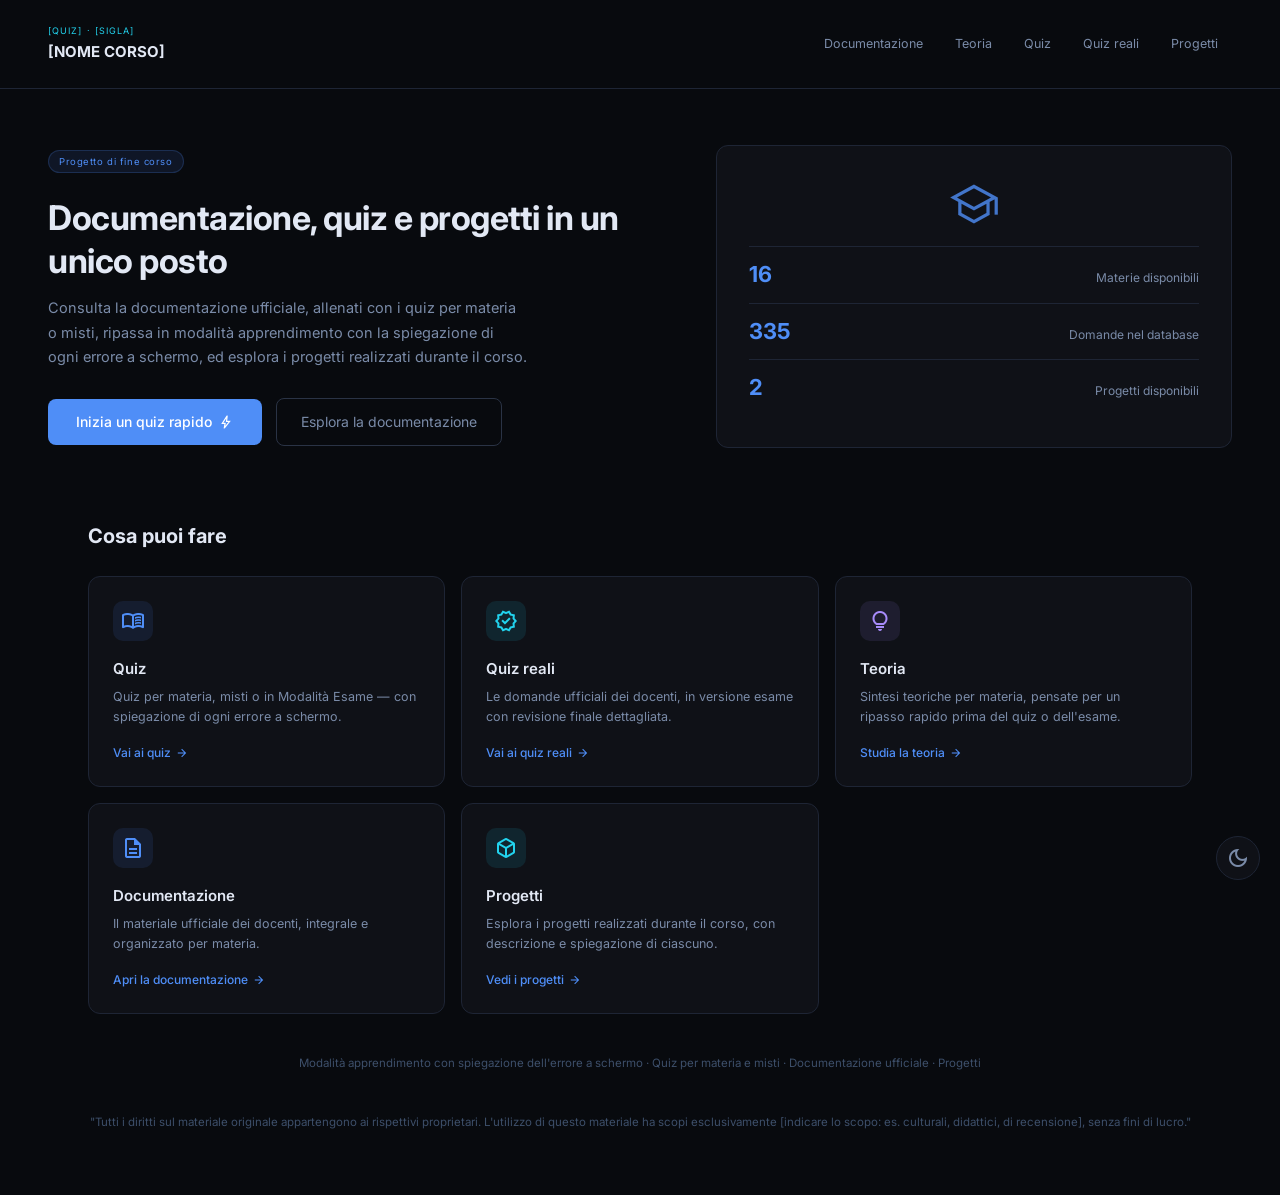
==== webpages/index.html @ 29159a41 "V4Temp" ====
<!DOCTYPE html>
<html lang="it">
<head>
  <meta charset="UTF-8">
  <meta name="viewport" content="width=device-width, initial-scale=1.0">
  <title>Piattaforma Quiz — Progetto di fine corso</title>
  <!-- ⚠️ Modifica il titolo qui sopra con il nome del tuo corso -->

  <link rel="preconnect" href="https://fonts.googleapis.com">
  <link rel="preconnect" href="https://fonts.gstatic.com" crossorigin>
  <link href="https://fonts.googleapis.com/css2?family=Inter:wght@400;500;600;700;800&display=swap" rel="stylesheet">
  <link href="https://fonts.googleapis.com/css2?family=Material+Symbols+Outlined:wght,FILL@100..700,0..1&display=swap" rel="stylesheet">

  <link rel="stylesheet" href="/design/style.css">
  <script src="/design/theme.js"></script>
</head>
<body>

  <header class="home-header">
    <div class="brand">
      <!-- ⚠️ Modifica: sigla ente / corso -->
      <span class="kicker">[Quiz] · [SIGLA]</span>
      <span class="name">[NOME CORSO]</span>
    </div>
    <nav class="site-nav-links">
      <a href="documentazione.html">Documentazione</a>
      <a href="teoria.html">Teoria</a>
      <a href="quiz.html">Quiz</a>
      <a href="quiz_reali.html">Quiz reali</a>
      <a href="progetti.html">Progetti</a>
    </nav>
  </header>

  <section class="home-hero">
    <div class="home-hero-inner">
      <div>
        <span class="section-badge">Progetto di fine corso</span>
        <!-- ⚠️ Modifica: claim principale -->
        <h1>Documentazione, quiz e progetti in un unico posto</h1>
        <p>
          Consulta la documentazione ufficiale, allenati con i quiz per materia o misti,
          ripassa in modalità apprendimento con la spiegazione di ogni errore a schermo,
          ed esplora i progetti realizzati durante il corso.
        </p>
        <a href="quiz.html" class="btn-restart home-link-btn spaced">
          Inizia un quiz rapido
          <span class="material-symbols-outlined icon-sm">bolt</span>
        </a>
        <a href="documentazione.html" class="btn-restart-sec home-link-btn">
          Esplora la documentazione
        </a>
      </div>

      <div class="home-hero-visual">
        <span class="material-symbols-outlined big-icon">school</span>
        <div class="home-hero-stat">
          <span class="num" id="home-stat-materie">0</span>
          <span class="lbl">Materie disponibili</span>
        </div>
        <div class="home-hero-stat">
          <span class="num" id="home-stat-domande">0</span>
          <span class="lbl">Domande nel database</span>
        </div>
        <div class="home-hero-stat">
          <span class="num" id="home-stat-progetti">0</span>
          <span class="lbl">Progetti disponibili</span>
        </div>
      </div>
    </div>
  </section>

  <main class="home-main">
    <h2 class="home-section-title">Cosa puoi fare</h2>

    <div class="home-bento">

      <a href="quiz.html" class="home-card">
        <div class="icon-wrap tone-primary">
          <span class="material-symbols-outlined">menu_book</span>
        </div>
        <h3>Quiz</h3>
        <p>Quiz per materia, misti o in Modalità Esame — con spiegazione di ogni errore a schermo.</p>
        <span class="go">Vai ai quiz <span class="material-symbols-outlined icon-xs">arrow_forward</span></span>
      </a>

      <a href="quiz_reali.html" class="home-card">
        <div class="icon-wrap tone-secondary">
          <span class="material-symbols-outlined">verified</span>
        </div>
        <h3>Quiz reali</h3>
        <p>Le domande ufficiali dei docenti, in versione esame con revisione finale dettagliata.</p>
        <span class="go">Vai ai quiz reali <span class="material-symbols-outlined icon-xs">arrow_forward</span></span>
      </a>

      <a href="teoria.html" class="home-card">
        <div class="icon-wrap tone-tertiary">
          <span class="material-symbols-outlined">lightbulb</span>
        </div>
        <h3>Teoria</h3>
        <p>Sintesi teoriche per materia, pensate per un ripasso rapido prima del quiz o dell'esame.</p>
        <span class="go">Studia la teoria <span class="material-symbols-outlined icon-xs">arrow_forward</span></span>
      </a>

      <a href="documentazione.html" class="home-card">
        <div class="icon-wrap tone-primary">
          <span class="material-symbols-outlined">description</span>
        </div>
        <h3>Documentazione</h3>
        <p>Il materiale ufficiale dei docenti, integrale e organizzato per materia.</p>
        <span class="go">Apri la documentazione <span class="material-symbols-outlined icon-xs">arrow_forward</span></span>
      </a>

      <a href="progetti.html" class="home-card">
        <div class="icon-wrap tone-secondary">
          <span class="material-symbols-outlined">deployed_code</span>
        </div>
        <h3>Progetti</h3>
        <p>Esplora i progetti realizzati durante il corso, con descrizione e spiegazione di ciascuno.</p>
        <span class="go">Vedi i progetti <span class="material-symbols-outlined icon-xs">arrow_forward</span></span>
      </a>

    </div>

    <p class="home-footer-note">
      Modalità apprendimento con spiegazione dell'errore a schermo · Quiz per materia e misti · Documentazione ufficiale · Progetti
    </p>
    <p class="home-footer-note">
      "Tutti i diritti sul materiale originale appartengono ai rispettivi proprietari. L'utilizzo di questo materiale ha scopi esclusivamente [indicare lo scopo: es. culturali, didattici, di recensione], senza fini di lucro."
    </p>
  </main>

  <button class="theme-toggle" id="theme-toggle" aria-label="Cambia tema" title="Cambia tema chiaro/scuro">
    <span class="material-symbols-outlined">dark_mode</span>
  </button>

  <button class="back-to-top" id="back-to-top" aria-label="Torna in cima" title="Torna in cima">
    <span class="material-symbols-outlined">arrow_upward</span>
  </button>

  <script>
    fetch('/db.json')
      .then(r => r.ok ? r.json() : Promise.reject(new Error('db.json non trovato')))
      .then(data => {
        const materie  = data.materie  || [];
        const domande  = data.domande  || [];
        const progetti = (data.progetti || []).filter(p => !p._istruzioni);

        document.getElementById('home-stat-materie').textContent  = materie.length;
        document.getElementById('home-stat-domande').textContent  = domande.length;
        document.getElementById('home-stat-progetti').textContent = progetti.length;
      })
      .catch(() => {
        // Se db.json non è raggiungibile (es. apertura senza Live Server), lascia gli zeri di default.
      });
  </script>

</body>
</html>
---- design/style.css ----
/* ═══════════════════════════════════════════════════════════════════
   style.css — Piattaforma Quiz (scheletro vuoto)
   ═══════════════════════════════════════════════════════════════════ */

/* Font unico: Inter, già caricato tramite <link> in ogni pagina HTML */

:root {
  --bg:       #080a0e;
  --surface:  #0f1117;
  --surface2: #161b24;
  --surface3: #1d2430;
  --glass:    rgba(255,255,255,0.03);
  --border:   #1e2535;
  --border2:  #2a3345;
  --text:     #e2e8f4;
  --text2:    #7a8ba8;
  --text3:    #3d4f6a;
  --accent:       #4f8ef7;
  --accent-dim:   rgba(79,142,247,0.10);
  --accent-glow:  rgba(79,142,247,0.25);
  --accent-hover: #3a7aed;
  --green:     #34d399;
  --green-dim: rgba(52,211,153,0.10);
  --red:       #f87171;
  --red-dim:   rgba(248,113,113,0.10);
  --yellow:     #fbbf24;
  --yellow-dim: rgba(251,191,36,0.10);
  --purple:     #a78bfa;
  --purple-dim: rgba(167,139,250,0.10);
  --teal:     #22d3ee;
  --teal-dim: rgba(34,211,238,0.10);
  --secondary: #22d3ee;
  --secondary-container: rgba(34,211,238,0.10);
  --tertiary: #a78bfa;
  --tertiary-fixed: rgba(167,139,250,0.10);
  --sans: 'Inter', sans-serif;
  --mono: 'Inter', sans-serif;
  --sidebar-w:  272px;
  --topbar-h:   56px;
  --bottombar-h:64px;
  --radius:     12px;
  --radius-sm:  8px;
  --radius-xs:  6px;
}

html.light {
  --bg: #f5f7fb;
  --surface: #ffffff;
  --surface2: #eef1f7;
  --surface3: #e3e7f0;
  --border: #dde2ec;
  --border2: #c9d0dd;
  --text: #12172a;
  --text2: #57627a;
  --text3: #8b93a7;
}

*, *::before, *::after { box-sizing: border-box; margin: 0; padding: 0; }
html { font-size: 16px; scroll-behavior: smooth; }
body {
  font-family: var(--sans);
  background: var(--bg);
  color: var(--text);
  min-height: 100vh;
  line-height: 1.6;
  -webkit-font-smoothing: antialiased;
}

::-webkit-scrollbar { width: 4px; }
::-webkit-scrollbar-track { background: transparent; }
::-webkit-scrollbar-thumb { background: var(--border2); border-radius: 4px; }

.app { display: grid; grid-template-columns: var(--sidebar-w) 1fr; min-height: 100vh; }

.topbar {
  display: none; position: fixed; top: 0; left: 0; right: 0; height: var(--topbar-h);
  background: var(--surface); border-bottom: 1px solid var(--border);
  align-items: center; padding: 0 1rem; gap: 12px; z-index: 200; backdrop-filter: blur(12px);
}
.topbar-brand { flex: 1; overflow: hidden; }
.topbar-kicker { font-family: var(--mono); font-size: 9px; color: var(--teal); letter-spacing: .12em; text-transform: uppercase; display: block; margin-bottom: 1px; }
.topbar-title { font-size: 13px; font-weight: 600; white-space: nowrap; overflow: hidden; text-overflow: ellipsis; }

.btn-hamburger { background: none; border: none; cursor: pointer; padding: 8px; margin: -8px; color: var(--text2); display: flex; flex-direction: column; gap: 5px; flex-shrink: 0; }
.btn-hamburger span { display: block; width: 20px; height: 1.5px; background: currentColor; border-radius: 2px; transition: transform .25s, opacity .25s; }
.btn-hamburger.open span:nth-child(1) { transform: translateY(6.5px) rotate(45deg); }
.btn-hamburger.open span:nth-child(2) { opacity: 0; }
.btn-hamburger.open span:nth-child(3) { transform: translateY(-6.5px) rotate(-45deg); }

.overlay { display: none; position: fixed; inset: 0; background: rgba(0,0,0,.6); z-index: 250; opacity: 0; visibility: hidden; pointer-events: none; transition: opacity .25s, visibility .25s; }
.overlay.visible { opacity: 1; visibility: visible; pointer-events: auto; }

.sidebar { background: var(--surface); border-right: 1px solid var(--border); display: flex; flex-direction: column; position: sticky; top: 0; height: 100vh; overflow-y: auto; overflow-x: hidden; }

.logo { padding: 1.5rem 1.25rem 1.25rem; border-bottom: 1px solid var(--border); flex-shrink: 0; }
.logo-kicker { font-family: var(--mono); font-size: 9px; color: var(--teal); letter-spacing: .14em; text-transform: uppercase; margin-bottom: 6px; display: block; }
.logo-name { font-size: 14px; font-weight: 700; color: var(--text); line-height: 1.3; }
.logo-sub  { font-size: 11px; color: var(--text3); margin-top: 4px; }

.sidebar-section { padding: .75rem 0 .25rem; }
.sidebar-label { font-family: var(--mono); font-size: 9px; color: var(--text3); letter-spacing: .13em; text-transform: uppercase; padding: 0 1.1rem; margin-bottom: 3px; display: block; }
.sidebar-divider { height: 1px; background: var(--border); margin: .4rem 0; }

.nav-item { display: flex; align-items: center; gap: 9px; padding: 8px 1.1rem; cursor: pointer; font-size: 12.5px; color: var(--text2); transition: color .12s, background .12s; border-left: 2px solid transparent; user-select: none; -webkit-tap-highlight-color: transparent; position: relative; }
.nav-item:hover  { color: var(--text); background: var(--glass); }
.nav-item:active { background: var(--surface2); }
.nav-item.active { color: var(--accent); border-left-color: var(--accent); background: var(--accent-dim); }
.nav-dot { width: 5px; height: 5px; border-radius: 50%; background: var(--border2); flex-shrink: 0; transition: background .12s; }
.nav-item.active .nav-dot { background: var(--accent); }
.nav-count { margin-left: auto; font-family: var(--mono); font-size: 9.5px; color: var(--text3); background: var(--surface2); padding: 1px 6px; border-radius: 20px; }
.nav-item.active .nav-count { color: var(--accent); background: var(--accent-dim); }

.sidebar-stats { padding: 1rem 1.25rem 1.5rem; margin-top: auto; border-top: 1px solid var(--border); flex-shrink: 0; }
.stats-label { font-family: var(--mono); font-size: 9px; color: var(--text3); letter-spacing: .13em; text-transform: uppercase; margin-bottom: 10px; display: block; }
.stat-row { display: flex; justify-content: space-between; align-items: center; padding: 3px 0; font-size: 12px; }
.stat-row-label { color: var(--text2); }
.stat-row-val   { font-family: var(--mono); font-size: 12px; font-weight: 500; }
.v-ok  { color: var(--green);  }
.v-ko  { color: var(--red);    }
.v-tot { color: var(--text);   }
.v-pct { color: var(--yellow); }

.prog-track { height: 2px; background: var(--border); border-radius: 2px; margin-top: 10px; overflow: hidden; }
.prog-fill { height: 100%; background: linear-gradient(90deg, var(--accent), var(--teal)); border-radius: 2px; transition: width .4s ease; }
.prog-lbl { display: flex; justify-content: space-between; font-family: var(--mono); font-size: 9px; color: var(--text3); margin-top: 4px; }

.main { padding: 2.5rem 3rem; max-width: 840px; background-image: radial-gradient(ellipse at 80% 0%, rgba(79,142,247,0.04) 0%, transparent 60%); }

.bottom-nav { display: none; }

.section-header { margin-bottom: 2rem; padding-bottom: 1.5rem; border-bottom: 1px solid var(--border); }
.section-badge { display: inline-flex; align-items: center; gap: 6px; font-family: var(--mono); font-size: 9.5px; color: var(--accent); background: var(--accent-dim); padding: 3px 10px; border-radius: 20px; margin-bottom: 12px; letter-spacing: .06em; border: 1px solid rgba(79,142,247,.2); }
.section-header h1 { font-size: 24px; font-weight: 700; margin-bottom: 5px; letter-spacing: -.3px; }
.section-header p  { font-size: 13.5px; color: var(--text2); line-height: 1.6; }

.warn-banner { display: flex; gap: 12px; align-items: flex-start; background: var(--yellow-dim); border: 1px solid rgba(251,191,36,.25); border-radius: var(--radius-sm); padding: 14px 16px; margin-bottom: 1.25rem; color: var(--yellow); }
.warn-banner-title { font-weight: 600; font-size: 13px; margin-bottom: 3px; }
.warn-banner-text { font-size: 12.5px; color: var(--text2); }

.quiz-mode-selector { display: grid; grid-template-columns: repeat(3, 1fr); gap: 10px; margin-bottom: 1.75rem; }
.btn-mode { padding: 16px 12px; border-radius: var(--radius); font-family: var(--sans); font-size: 13px; font-weight: 500; cursor: pointer; border: 1px solid var(--border2); background: var(--surface2); color: var(--text2); transition: all .15s; text-align: center; -webkit-tap-highlight-color: transparent; display: flex; flex-direction: column; align-items: center; gap: 4px; }
.btn-mode:hover { border-color: var(--accent); color: var(--text); background: var(--surface3); }
.btn-mode.selected { background: var(--accent-dim); border-color: rgba(79,142,247,.4); color: var(--accent); box-shadow: 0 0 0 1px rgba(79,142,247,.15), inset 0 0 20px rgba(79,142,247,.05); }
.btn-mode-icon { font-size: 22px; margin-bottom: 2px; }
.btn-mode-label { font-size: 12.5px; }
.btn-mode-sub { font-size: 10.5px; color: var(--text3); font-weight: 400; }
.btn-mode.selected .btn-mode-sub { color: var(--accent); opacity: .7; }

.q-card { background: var(--surface); border: 1px solid var(--border); border-radius: var(--radius); padding: 1.75rem; margin-bottom: 1rem; animation: fadeUp .2s ease; position: relative; overflow: hidden; }
.q-card::before { content: ''; position: absolute; top: 0; left: 0; right: 0; height: 1px; background: linear-gradient(90deg, transparent, rgba(79,142,247,.2), transparent); }
@keyframes fadeUp { from { opacity: 0; transform: translateY(8px); } to { opacity: 1; transform: translateY(0); } }

.q-top { display: flex; justify-content: space-between; align-items: center; margin-bottom: 1.1rem; flex-wrap: wrap; gap: 6px; }
.q-materia { font-family: var(--mono); font-size: 10px; color: var(--teal); background: var(--teal-dim); padding: 3px 10px; border-radius: 20px; border: 1px solid rgba(34,211,238,.2); }
.q-meta { display: flex; align-items: center; gap: 6px; }
.q-counter { font-family: var(--mono); font-size: 10.5px; color: var(--text3); }
.q-diff { font-size: 10px; padding: 2px 8px; border-radius: 20px; font-family: var(--mono); }
.diff-base     { background: rgba(52,211,153,.12);  color: var(--green);  }
.diff-medio    { background: rgba(251,191,36,.12);  color: var(--yellow); }
.diff-avanzato { background: rgba(248,113,113,.12); color: var(--red);    }

.q-text { font-size: 16px; font-weight: 500; line-height: 1.7; margin-bottom: 1.5rem; color: var(--text); }
.code-block { background: #060709; border: 1px solid var(--border); border-radius: var(--radius-sm); padding: 14px 18px; font-family: var(--mono); font-size: 12.5px; color: #c9d7f0; margin-bottom: 1.5rem; line-height: 1.8; white-space: pre; overflow-x: auto; }

.opts { display: flex; flex-direction: column; gap: 8px; }
.opt { padding: 13px 16px; background: var(--surface2); border: 1px solid var(--border); border-radius: var(--radius-sm); cursor: pointer; font-family: var(--sans); font-size: 14px; color: var(--text2); text-align: left; transition: border-color .12s, background .12s, color .12s; display: flex; gap: 12px; align-items: flex-start; line-height: 1.5; -webkit-tap-highlight-color: transparent; }
.opt-l { font-family: var(--mono); font-size: 10.5px; color: var(--text3); min-width: 16px; padding-top: 2px; flex-shrink: 0; transition: color .12s; }
.opt:hover:not(:disabled) { border-color: var(--border2); color: var(--text); background: var(--surface3); }
.opt:active:not(:disabled) { background: var(--surface3); }
.opt:disabled { cursor: default; }
.opt.correct { background: var(--green-dim); border-color: rgba(52,211,153,.4); color: var(--green); }
.opt.correct .opt-l { color: var(--green); }
.opt.wrong { background: var(--red-dim); border-color: rgba(248,113,113,.4); color: var(--red); }
.opt.wrong .opt-l { color: var(--red); }
.opt.show-c { background: rgba(52,211,153,.06); border-color: rgba(52,211,153,.2); color: #6ee7b7; }
.opt.selected-rq { background: var(--yellow-dim); border-color: rgba(251,191,36,.4); color: var(--yellow); }
.opt.selected-rq .opt-l { color: var(--yellow); }

.feedback { margin-top: 1rem; padding: 14px 16px; border-radius: var(--radius-sm); font-size: 13.5px; line-height: 1.75; display: none; }
.feedback.ok { background: var(--green-dim); color: #6ee7b7; border: 1px solid rgba(52,211,153,.2); }
.feedback.ko { background: var(--red-dim); color: #fca5a5; border: 1px solid rgba(248,113,113,.2); }
.fb-title  { font-weight: 600; margin-bottom: 5px; font-size: 14px; }
.fb-exp    { opacity: .9; }

.q-actions { display: none; margin-top: 1.25rem; gap: 8px; flex-wrap: wrap; }
.btn-next { padding: 11px 26px; background: var(--accent); color: #fff; border: none; border-radius: var(--radius-sm); font-family: var(--sans); font-size: 14px; font-weight: 500; cursor: pointer; transition: opacity .15s, transform .1s; -webkit-tap-highlight-color: transparent; }
.btn-next:hover  { opacity: .88; }
.btn-next:active { transform: scale(.98); }
.btn-sec { padding: 11px 18px; background: transparent; color: var(--text2); border: 1px solid var(--border2); border-radius: var(--radius-sm); font-family: var(--sans); font-size: 14px; cursor: pointer; transition: color .12s, border-color .12s; }
.btn-sec:hover { color: var(--text); border-color: var(--text3); }

.end-card { background: var(--surface); border: 1px solid var(--border); border-radius: var(--radius); padding: 3rem 2rem; text-align: center; display: none; position: relative; overflow: hidden; }
.end-card::before { content: ''; position: absolute; top: 0; left: 0; right: 0; height: 2px; background: linear-gradient(90deg, var(--accent), var(--teal)); }
.end-score { font-size: 72px; font-weight: 700; font-family: var(--mono); line-height: 1; margin-bottom: 6px; letter-spacing: -2px; }
.score-ottimo { color: var(--green);  }
.score-medio  { color: var(--yellow); }
.score-basso  { color: var(--red);    }
.end-sub { font-size: 15px; color: var(--text2); margin-bottom: 4px; }
.end-msg { font-size: 13.5px; color: var(--text3); margin-bottom: 2rem; max-width: 360px; margin-left: auto; margin-right: auto; }
.end-grid { display: grid; grid-template-columns: repeat(3,1fr); gap: 10px; margin-bottom: 2rem; max-width: 380px; margin-left: auto; margin-right: auto; }
.end-stat { background: var(--surface2); border-radius: var(--radius-sm); padding: 14px; border: 1px solid var(--border); }
.end-stat-v { font-size: 24px; font-weight: 600; font-family: var(--mono); }
.end-stat-l { font-size: 10.5px; color: var(--text3); margin-top: 2px; }

.btn-restart { padding: 12px 28px; background: var(--accent); color: #fff; border: none; border-radius: var(--radius-sm); font-family: var(--sans); font-size: 14px; font-weight: 500; cursor: pointer; margin-right: 8px; transition: opacity .15s; -webkit-tap-highlight-color: transparent; display: inline-flex; align-items: center; gap: 6px; }
.btn-restart:hover { opacity: .88; }
.btn-restart-sec { padding: 12px 24px; background: transparent; color: var(--text2); border: 1px solid var(--border2); border-radius: var(--radius-sm); font-family: var(--sans); font-size: 14px; cursor: pointer; transition: color .12s; display: inline-flex; align-items: center; gap: 6px; text-decoration: none; }
.btn-restart-sec:hover { color: var(--text); }

.empty-state { background: var(--surface); border: 1px dashed var(--border2); border-radius: var(--radius); padding: 3rem 2rem; text-align: center; }
.empty-icon  { font-size: 38px; margin-bottom: 1rem; opacity: .6; }
.empty-title { font-size: 16px; font-weight: 500; color: var(--text); margin-bottom: 6px; }
.empty-sub   { font-size: 13.5px; color: var(--text3); max-width: 320px; margin: 0 auto; }

.theory-section { margin-bottom: 1rem; }
.concept-card { background: var(--surface); border: 1px solid var(--border); border-radius: var(--radius); padding: 1.5rem; margin-bottom: .85rem; transition: border-color .15s; }
.concept-card:hover { border-color: var(--border2); }
.concept-card h3 { font-size: 14.5px; font-weight: 600; margin-bottom: 8px; color: var(--text); }
.concept-card p  { font-size: 13.5px; color: var(--text2); line-height: 1.8; margin-bottom: 10px; }
.concept-card ul, .concept-card ol { font-size: 13.5px; color: var(--text2); line-height: 1.8; padding-left: 1.5rem; margin-bottom: 10px; }
.concept-card code { font-family: var(--mono); font-size: 12px; background: var(--surface2); padding: 1px 6px; border-radius: 4px; color: var(--yellow); }
.concept-grid { display: grid; grid-template-columns: 1fr 1fr; gap: .85rem; margin-bottom: .85rem; }
.tag-row { display: flex; flex-wrap: wrap; gap: 5px; margin-top: 12px; }
.tag { font-family: var(--mono); font-size: 10px; padding: 2px 8px; border-radius: 4px; background: var(--surface2); color: var(--text3); border: 1px solid var(--border); letter-spacing: .02em; }
.tag.accent { background: var(--accent-dim); color: var(--accent); border-color: rgba(79,142,247,.25); }

.doc-section { margin-bottom: 1rem; }
.doc-card { background: var(--surface); border: 1px solid var(--border); border-radius: var(--radius); padding: 1.75rem; margin-bottom: 1rem; }
.doc-card h3 { font-size: 17px; font-weight: 600; color: var(--text); margin-bottom: 1rem; padding-bottom: .75rem; border-bottom: 1px solid var(--border); }
.doc-card h4 { font-size: 13.5px; font-weight: 600; color: var(--text); margin: 1.5rem 0 .5rem; }
.doc-card p  { font-size: 13.5px; color: var(--text2); line-height: 1.8; margin-bottom: 10px; }
.doc-card ul, .doc-card ol { font-size: 13.5px; color: var(--text2); line-height: 1.8; padding-left: 1.5rem; margin-bottom: 10px; }
.doc-card strong { color: var(--text); font-weight: 600; }

/* ── PROGETTI (sezione unica, lista di progetti) ──────────────────── */
.project-card { background: var(--surface); border: 1px solid var(--border); border-radius: var(--radius); padding: 1.75rem; margin-bottom: 1rem; }
.project-card h3 { font-size: 17px; font-weight: 600; color: var(--text); margin-bottom: .75rem; }
.project-card p { font-size: 13.5px; color: var(--text2); line-height: 1.8; margin-bottom: 10px; }
.project-card ul, .project-card ol { font-size: 13.5px; color: var(--text2); line-height: 1.8; padding-left: 1.5rem; margin-bottom: 10px; }
.project-card code { font-family: var(--mono); font-size: 12px; background: var(--surface2); padding: 1px 6px; border-radius: 4px; color: var(--yellow); }

.intro-card { background: var(--surface); border: 1px solid var(--border); border-radius: var(--radius); padding: 2rem; }
.intro-card h2 { font-size: 18px; font-weight: 600; margin-bottom: .75rem; }
.intro-card p  { font-size: 13px; color: var(--text2); margin-bottom: 1.5rem; line-height: 1.7; }

.theme-toggle { position: fixed; bottom: 20px; right: 20px; width: 44px; height: 44px; border-radius: 50%; background: var(--surface); border: 1px solid var(--border); color: var(--text2); cursor: pointer; display: flex; align-items: center; justify-content: center; z-index: 300; }
.theme-toggle:hover { color: var(--accent); border-color: var(--accent); }

.back-to-top {
  position: fixed; bottom: 20px; right: 74px;
  width: 44px; height: 44px; border-radius: 50%;
  background: var(--surface); border: 1px solid var(--border); color: var(--text2);
  cursor: pointer; display: flex; align-items: center; justify-content: center; z-index: 300;
  opacity: 0; visibility: hidden; transform: translateY(8px);
  transition: opacity .2s, visibility .2s, transform .2s, color .12s, border-color .12s;
}
.back-to-top.visible { opacity: 1; visibility: visible; transform: translateY(0); }
.back-to-top:hover { color: var(--accent); border-color: var(--accent); }

@media (max-width: 780px) {
  .back-to-top { bottom: 20px; right: 74px; }
}

@media (max-width: 780px) {
  .app { grid-template-columns: 1fr; }
  .topbar { display: flex; }
  .sidebar { position: fixed; top: 0; left: 0; bottom: 0; width: 300px; max-width: 86vw; z-index: 300; transform: translateX(-100%); transition: transform .28s cubic-bezier(.4,0,.2,1); height: 100vh; }
  .sidebar.open { transform: translateX(0); }
  .overlay { display: block; }
  .main { padding: 1.25rem 1rem; padding-top: calc(var(--topbar-h) + 1.25rem); }
  .q-text { font-size: 15px; }
  .q-card { padding: 1.25rem; }
  .end-card { padding: 2rem 1.25rem; }
  .end-score { font-size: 54px; }
  .section-header h1 { font-size: 19px; }
  .concept-grid { grid-template-columns: 1fr; }
  .quiz-mode-selector { grid-template-columns: 1fr; }
  .btn-restart, .btn-restart-sec { display: block; width: 100%; margin: 0 0 8px; text-align: center; justify-content: center; }
  .q-actions { flex-direction: column; }
  .btn-next { width: 100%; text-align: center; }
}

/* ── HOME (index.html) ────────────────────────────────────────────── */
.home-header { display: flex; justify-content: space-between; align-items: center; padding: 1.5rem 3rem; border-bottom: 1px solid var(--border); }
.home-header .brand .kicker { font-family: var(--mono); font-size: 9px; color: var(--teal); letter-spacing: .12em; text-transform: uppercase; display: block; margin-bottom: 2px; }
.home-header .brand .name { font-size: 15px; font-weight: 700; }
.home-link-btn { text-decoration: none; }
.home-link-btn.spaced { margin-right: 10px; }

.home-hero { padding: 3.5rem 3rem; }
.home-hero-inner { display: grid; grid-template-columns: 1.2fr 1fr; gap: 3rem; max-width: 1200px; margin: 0 auto; align-items: center; }
.home-hero h1 { font-size: 34px; font-weight: 700; line-height: 1.25; margin: 12px 0 14px; letter-spacing: -.5px; }
.home-hero p { font-size: 14.5px; color: var(--text2); line-height: 1.7; margin-bottom: 1.75rem; max-width: 480px; }
.home-hero-visual { background: var(--surface); border: 1px solid var(--border); border-radius: var(--radius); padding: 2rem; text-align: center; position: relative; }
.big-icon { font-size: 52px; color: var(--accent); opacity: .8; margin-bottom: 1rem; }
.home-hero-stat { display: flex; justify-content: space-between; align-items: baseline; padding: 10px 0; border-top: 1px solid var(--border); }
.home-hero-stat .num { font-family: var(--mono); font-size: 22px; font-weight: 700; color: var(--accent); }
.home-hero-stat .lbl { font-size: 12px; color: var(--text2); }

.home-main { padding: 1rem 3rem 4rem; max-width: 1200px; margin: 0 auto; }
.home-section-title { font-size: 20px; font-weight: 700; margin-bottom: 1.5rem; }
.home-bento { display: grid; grid-template-columns: repeat(3, 1fr); gap: 1rem; }
.home-card { background: var(--surface); border: 1px solid var(--border); border-radius: var(--radius); padding: 1.5rem; text-decoration: none; color: var(--text); transition: border-color .15s, transform .15s; display: flex; flex-direction: column; }
.home-card:hover { border-color: var(--accent); transform: translateY(-2px); }
.home-card h3 { font-size: 15px; font-weight: 600; margin-bottom: 6px; }
.home-card p { font-size: 12.5px; color: var(--text2); line-height: 1.6; margin-bottom: 1rem; flex: 1; }
.home-card .go { font-size: 12px; color: var(--accent); font-weight: 500; display: inline-flex; align-items: center; gap: 4px; }
.icon-wrap { width: 40px; height: 40px; border-radius: 10px; display: flex; align-items: center; justify-content: center; margin-bottom: 1rem; }
.icon-wrap.tone-primary { background: var(--accent-dim); color: var(--accent); }
.icon-wrap.tone-secondary { background: var(--teal-dim); color: var(--teal); }
.icon-wrap.tone-tertiary { background: var(--purple-dim); color: var(--purple); }
.home-footer-note { font-size: 11.5px; color: var(--text3); text-align: center; margin-top: 2.5rem; }
.icon-sm { font-size: 16px !important; }
.icon-xs { font-size: 14px !important; }

@media (max-width: 900px) {
  .home-hero-inner { grid-template-columns: 1fr; }
  .home-bento { grid-template-columns: 1fr; }
  .home-header, .home-hero, .home-main { padding-left: 1.25rem; padding-right: 1.25rem; }
}

/* ═══════════════════════════════════════════════════════════════════
   MULTI-PAGINA — Header/menu semplice (nessuna sidebar)
   ═══════════════════════════════════════════════════════════════════ */
.site-nav {
  position: sticky; top: 0; z-index: 150;
  background: var(--surface); border-bottom: 1px solid var(--border);
}
.site-nav-inner {
  max-width: 1100px; margin: 0 auto;
  display: flex; align-items: center; justify-content: space-between;
  padding: .9rem 1.5rem; gap: 1rem; flex-wrap: wrap;
}
.site-nav-brand, .home-header .brand { display: flex; flex-direction: column; }
.site-nav-brand .kicker, .home-header .brand .kicker {
  font-family: var(--mono); font-size: 9px; color: var(--teal);
  letter-spacing: .12em; text-transform: uppercase; display: block; margin-bottom: 2px;
}
.site-nav-brand .name, .home-header .brand .name { font-size: 15px; font-weight: 700; }

.site-nav-links { display: flex; gap: 4px; flex-wrap: wrap; }
.site-nav-links a {
  padding: 8px 14px; border-radius: 20px; font-size: 12.5px;
  color: var(--text2); text-decoration: none; white-space: nowrap;
  transition: background .12s, color .12s;
}
.site-nav-links a:hover { color: var(--text); background: var(--glass); }
.site-nav-links a.active { color: var(--accent); background: var(--accent-dim); }

.page-main { max-width: 840px; margin: 0 auto; padding: 2.5rem 1.5rem 4rem; }

/* Barra statistiche inline (quiz.html, senza sidebar) */
.stats-inline {
  display: flex; gap: 1.25rem; flex-wrap: wrap; align-items: center;
  background: var(--surface); border: 1px solid var(--border);
  border-radius: var(--radius-sm); padding: 12px 18px; margin-bottom: 1.5rem;
}
.stats-inline .stat-row { padding: 0; gap: 6px; display: flex; align-items: baseline; }
.stats-inline .prog-track { flex: 1; min-width: 100px; }

/* Selettore materia (quiz.html / quiz_reali.html) */
.select-materia {
  width: 100%; padding: 11px 14px; border-radius: var(--radius-sm);
  border: 1px solid var(--border2); background: var(--surface2); color: var(--text);
  font-family: var(--sans); font-size: 13.5px; margin-bottom: 1.25rem; cursor: pointer;
}

/* Tab di modalità dentro quiz.html (Quiz / Esame) */
.mode-tabs { display: flex; gap: 8px; margin-bottom: 1.75rem; }
.mode-tab {
  flex: 1; padding: 12px; border-radius: var(--radius-sm); border: 1px solid var(--border2);
  background: var(--surface2); color: var(--text2); font-family: var(--sans);
  font-size: 13.5px; font-weight: 500; cursor: pointer; text-align: center; transition: all .15s;
}
.mode-tab.selected { background: var(--accent-dim); border-color: rgba(79,142,247,.4); color: var(--accent); }

@media (max-width: 700px) {
  .site-nav-inner { flex-direction: column; align-items: flex-start; gap: .6rem; }
  .site-nav-links { width: 100%; }
}
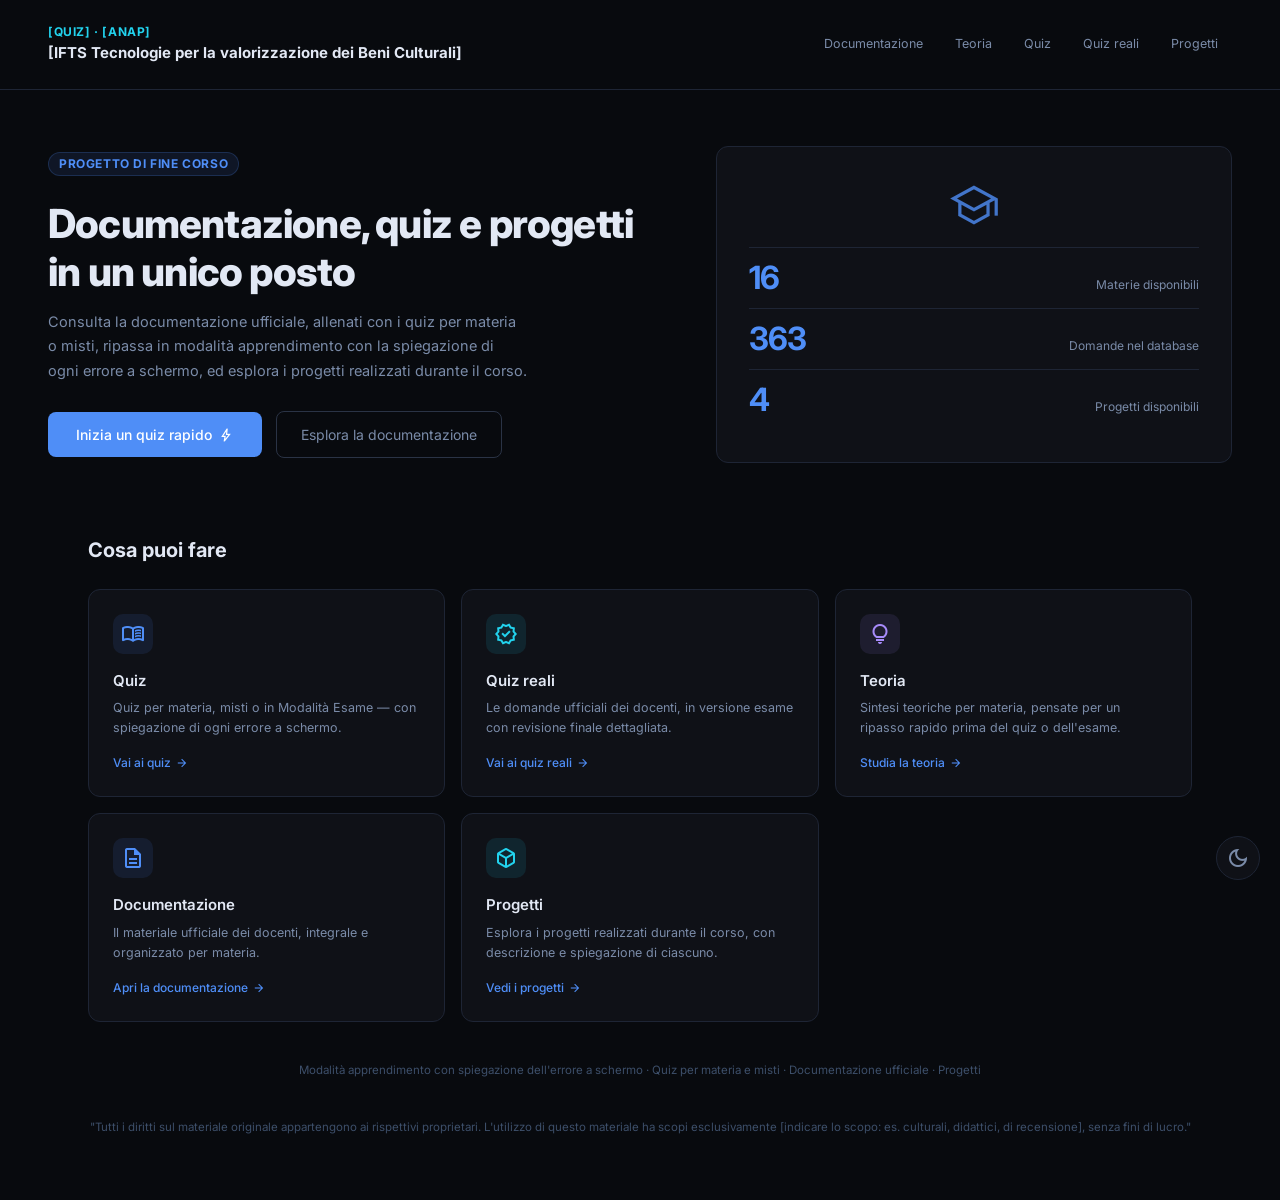
==== commit 678c8977: "git commit V4Temp" ====
--- a/webpages/index.html
+++ b/webpages/index.html
@@ -19,8 +19,8 @@
   <header class="home-header">
     <div class="brand">
       <!-- ⚠️ Modifica: sigla ente / corso -->
-      <span class="kicker">[Quiz] · [SIGLA]</span>
-      <span class="name">[NOME CORSO]</span>
+      <span class="kicker">[Quiz] · [ANAP]</span>
+      <span class="name">[IFTS Tecnologie per la valorizzazione dei Beni Culturali]</span>
     </div>
     <nav class="site-nav-links">
       <a href="documentazione.html">Documentazione</a>
--- a/design/style.css
+++ b/design/style.css
@@ -3,6 +3,17 @@
    ═══════════════════════════════════════════════════════════════════ */
 
 /* Font unico: Inter, già caricato tramite <link> in ogni pagina HTML */
+
+/* ── Scala tipografica ufficiale (design system Stitch — QuizMaster) ── */
+:root {
+  --fs-display-lg:    40px; --lh-display-lg:    48px; --ls-display-lg:    -0.02em; --fw-display-lg: 800;
+  --fs-display-lg-m:  32px; --lh-display-lg-m:  40px; /* variante mobile */
+  --fs-headline-md:   24px; --lh-headline-md:   32px; --ls-headline-md:   -0.01em; --fw-headline-md: 700;
+  --fs-stat-lg:       32px; --lh-stat-lg:       40px; --ls-stat-lg:       -0.02em; --fw-stat-lg: 700;
+  --fs-body-base:     16px; --lh-body-base:     24px; --fw-body-base: 400;
+  --fs-body-bold:     16px; --lh-body-bold:     24px; --fw-body-bold: 600;
+  --fs-label-caps:    12px; --lh-label-caps:    16px; --ls-label-caps:    0.05em; --fw-label-caps: 700;
+}
 
 :root {
   --bg:       #080a0e;
@@ -62,7 +73,9 @@
   background: var(--bg);
   color: var(--text);
   min-height: 100vh;
-  line-height: 1.6;
+  font-size: var(--fs-body-base);
+  font-weight: var(--fw-body-base);
+  line-height: 1.5;
   -webkit-font-smoothing: antialiased;
 }
 
@@ -98,7 +111,12 @@
 .logo-sub  { font-size: 11px; color: var(--text3); margin-top: 4px; }
 
 .sidebar-section { padding: .75rem 0 .25rem; }
-.sidebar-label { font-family: var(--mono); font-size: 9px; color: var(--text3); letter-spacing: .13em; text-transform: uppercase; padding: 0 1.1rem; margin-bottom: 3px; display: block; }
+.sidebar-label {
+  font-size: var(--fs-label-caps); font-weight: var(--fw-label-caps);
+  line-height: var(--lh-label-caps); letter-spacing: var(--ls-label-caps);
+  text-transform: uppercase; color: var(--text3);
+  padding: 0 1.1rem; margin-bottom: 3px; display: block;
+}
 .sidebar-divider { height: 1px; background: var(--border); margin: .4rem 0; }
 
 .nav-item { display: flex; align-items: center; gap: 9px; padding: 8px 1.1rem; cursor: pointer; font-size: 12.5px; color: var(--text2); transition: color .12s, background .12s; border-left: 2px solid transparent; user-select: none; -webkit-tap-highlight-color: transparent; position: relative; }
@@ -129,8 +147,19 @@
 .bottom-nav { display: none; }
 
 .section-header { margin-bottom: 2rem; padding-bottom: 1.5rem; border-bottom: 1px solid var(--border); }
-.section-badge { display: inline-flex; align-items: center; gap: 6px; font-family: var(--mono); font-size: 9.5px; color: var(--accent); background: var(--accent-dim); padding: 3px 10px; border-radius: 20px; margin-bottom: 12px; letter-spacing: .06em; border: 1px solid rgba(79,142,247,.2); }
-.section-header h1 { font-size: 24px; font-weight: 700; margin-bottom: 5px; letter-spacing: -.3px; }
+.section-badge {
+  display: inline-flex; align-items: center; gap: 6px;
+  font-size: var(--fs-label-caps); font-weight: var(--fw-label-caps);
+  line-height: var(--lh-label-caps); letter-spacing: var(--ls-label-caps);
+  text-transform: uppercase;
+  color: var(--accent); background: var(--accent-dim); padding: 3px 10px;
+  border-radius: 20px; margin-bottom: 12px; border: 1px solid rgba(79,142,247,.2);
+}
+.section-header h1 {
+  font-size: var(--fs-headline-md); font-weight: var(--fw-headline-md);
+  line-height: var(--lh-headline-md); letter-spacing: var(--ls-headline-md);
+  margin-bottom: 5px;
+}
 .section-header p  { font-size: 13.5px; color: var(--text2); line-height: 1.6; }
 
 .warn-banner { display: flex; gap: 12px; align-items: flex-start; background: var(--yellow-dim); border: 1px solid rgba(251,191,36,.25); border-radius: var(--radius-sm); padding: 14px 16px; margin-bottom: 1.25rem; color: var(--yellow); }
@@ -191,7 +220,7 @@
 
 .end-card { background: var(--surface); border: 1px solid var(--border); border-radius: var(--radius); padding: 3rem 2rem; text-align: center; display: none; position: relative; overflow: hidden; }
 .end-card::before { content: ''; position: absolute; top: 0; left: 0; right: 0; height: 2px; background: linear-gradient(90deg, var(--accent), var(--teal)); }
-.end-score { font-size: 72px; font-weight: 700; font-family: var(--mono); line-height: 1; margin-bottom: 6px; letter-spacing: -2px; }
+.end-score { font-size: 72px; font-weight: var(--fw-display-lg); line-height: 1; margin-bottom: 6px; letter-spacing: -2px; }
 .score-ottimo { color: var(--green);  }
 .score-medio  { color: var(--yellow); }
 .score-basso  { color: var(--red);    }
@@ -199,7 +228,10 @@
 .end-msg { font-size: 13.5px; color: var(--text3); margin-bottom: 2rem; max-width: 360px; margin-left: auto; margin-right: auto; }
 .end-grid { display: grid; grid-template-columns: repeat(3,1fr); gap: 10px; margin-bottom: 2rem; max-width: 380px; margin-left: auto; margin-right: auto; }
 .end-stat { background: var(--surface2); border-radius: var(--radius-sm); padding: 14px; border: 1px solid var(--border); }
-.end-stat-v { font-size: 24px; font-weight: 600; font-family: var(--mono); }
+.end-stat-v {
+  font-size: var(--fs-stat-lg); font-weight: var(--fw-stat-lg);
+  line-height: var(--lh-stat-lg); letter-spacing: var(--ls-stat-lg);
+}
 .end-stat-l { font-size: 10.5px; color: var(--text3); margin-top: 2px; }
 
 .btn-restart { padding: 12px 28px; background: var(--accent); color: #fff; border: none; border-radius: var(--radius-sm); font-family: var(--sans); font-size: 14px; font-weight: 500; cursor: pointer; margin-right: 8px; transition: opacity .15s; -webkit-tap-highlight-color: transparent; display: inline-flex; align-items: center; gap: 6px; }
@@ -282,19 +314,26 @@
 
 /* ── HOME (index.html) ────────────────────────────────────────────── */
 .home-header { display: flex; justify-content: space-between; align-items: center; padding: 1.5rem 3rem; border-bottom: 1px solid var(--border); }
-.home-header .brand .kicker { font-family: var(--mono); font-size: 9px; color: var(--teal); letter-spacing: .12em; text-transform: uppercase; display: block; margin-bottom: 2px; }
 .home-header .brand .name { font-size: 15px; font-weight: 700; }
 .home-link-btn { text-decoration: none; }
 .home-link-btn.spaced { margin-right: 10px; }
 
 .home-hero { padding: 3.5rem 3rem; }
 .home-hero-inner { display: grid; grid-template-columns: 1.2fr 1fr; gap: 3rem; max-width: 1200px; margin: 0 auto; align-items: center; }
-.home-hero h1 { font-size: 34px; font-weight: 700; line-height: 1.25; margin: 12px 0 14px; letter-spacing: -.5px; }
+.home-hero h1 {
+  font-size: var(--fs-display-lg); font-weight: var(--fw-display-lg);
+  line-height: var(--lh-display-lg); letter-spacing: var(--ls-display-lg);
+  margin: 12px 0 14px;
+}
 .home-hero p { font-size: 14.5px; color: var(--text2); line-height: 1.7; margin-bottom: 1.75rem; max-width: 480px; }
 .home-hero-visual { background: var(--surface); border: 1px solid var(--border); border-radius: var(--radius); padding: 2rem; text-align: center; position: relative; }
 .big-icon { font-size: 52px; color: var(--accent); opacity: .8; margin-bottom: 1rem; }
 .home-hero-stat { display: flex; justify-content: space-between; align-items: baseline; padding: 10px 0; border-top: 1px solid var(--border); }
-.home-hero-stat .num { font-family: var(--mono); font-size: 22px; font-weight: 700; color: var(--accent); }
+.home-hero-stat .num {
+  font-size: var(--fs-stat-lg); font-weight: var(--fw-stat-lg);
+  line-height: var(--lh-stat-lg); letter-spacing: var(--ls-stat-lg);
+  color: var(--accent);
+}
 .home-hero-stat .lbl { font-size: 12px; color: var(--text2); }
 
 .home-main { padding: 1rem 3rem 4rem; max-width: 1200px; margin: 0 auto; }
@@ -317,6 +356,7 @@
   .home-hero-inner { grid-template-columns: 1fr; }
   .home-bento { grid-template-columns: 1fr; }
   .home-header, .home-hero, .home-main { padding-left: 1.25rem; padding-right: 1.25rem; }
+  .home-hero h1 { font-size: var(--fs-display-lg-m); line-height: var(--lh-display-lg-m); }
 }
 
 /* ═══════════════════════════════════════════════════════════════════
@@ -333,8 +373,9 @@
 }
 .site-nav-brand, .home-header .brand { display: flex; flex-direction: column; }
 .site-nav-brand .kicker, .home-header .brand .kicker {
-  font-family: var(--mono); font-size: 9px; color: var(--teal);
-  letter-spacing: .12em; text-transform: uppercase; display: block; margin-bottom: 2px;
+  font-size: var(--fs-label-caps); font-weight: var(--fw-label-caps);
+  line-height: var(--lh-label-caps); letter-spacing: var(--ls-label-caps);
+  color: var(--teal); text-transform: uppercase; display: block; margin-bottom: 2px;
 }
 .site-nav-brand .name, .home-header .brand .name { font-size: 15px; font-weight: 700; }
 
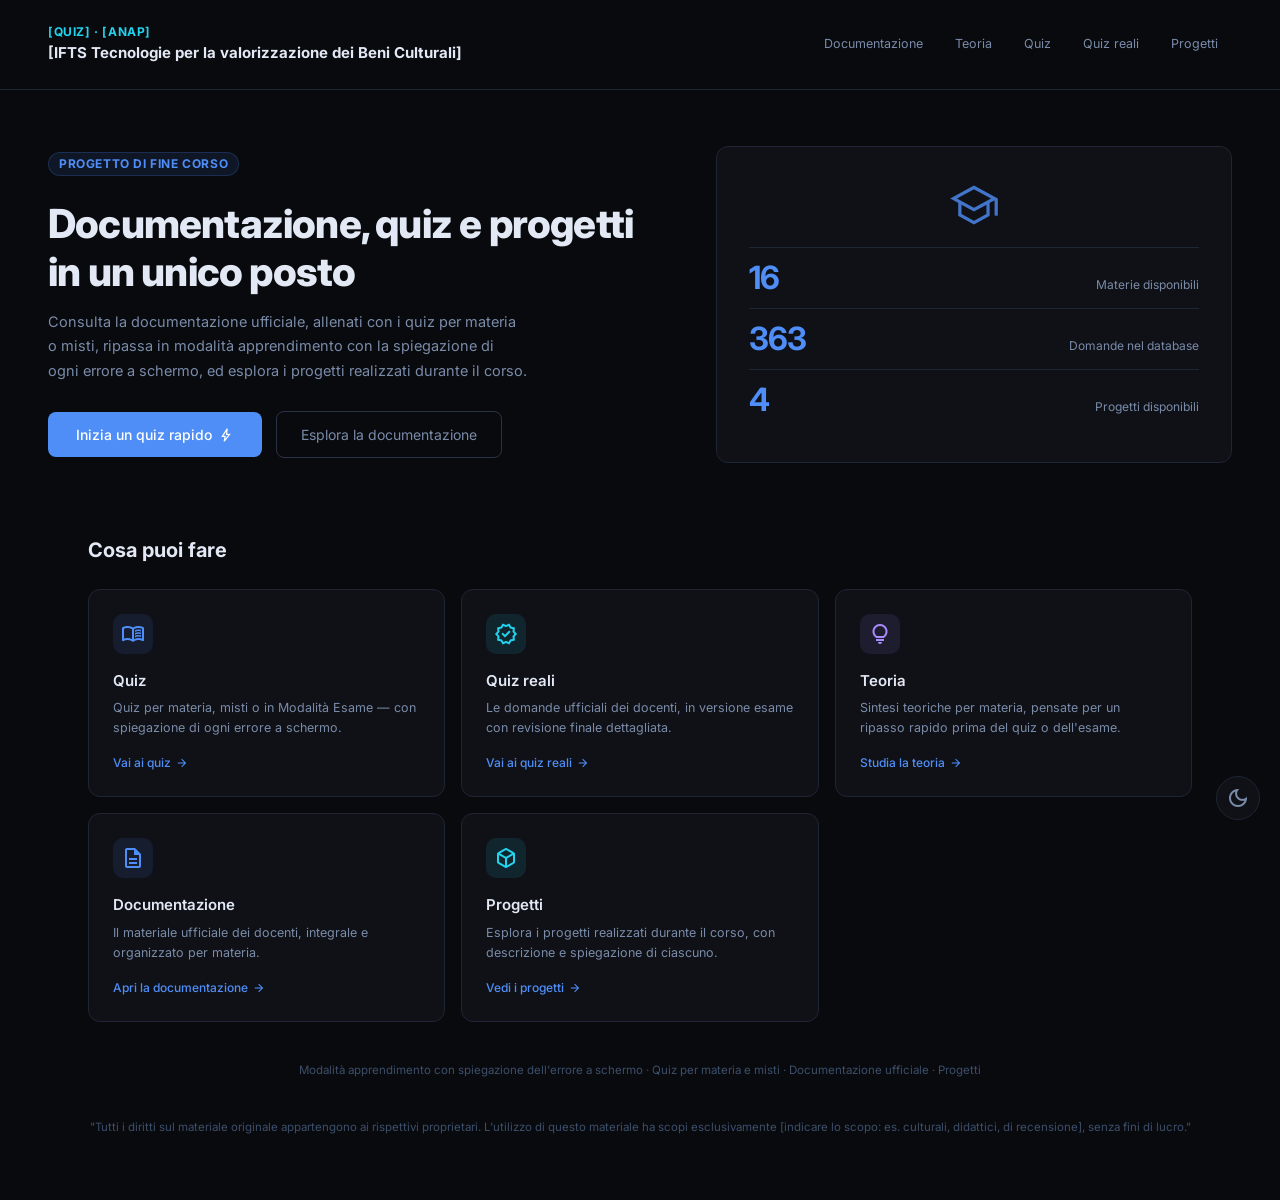
==== commit 60e5edb3: "salvataggio" ====
--- a/webpages/index.html
+++ b/webpages/index.html
@@ -13,6 +13,32 @@
 
   <link rel="stylesheet" href="/design/style.css">
   <script src="/design/theme.js"></script>
+  <nav class="mobile-bottom-nav">
+  <a href="index.html" class="__ACTIVE_HOME__">
+    <span class="material-symbols-outlined">home</span>
+    Home
+  </a>
+  <a href="documentazione.html" class="__ACTIVE_DOC__">
+    <span class="material-symbols-outlined">description</span>
+    Doc
+  </a>
+  <a href="teoria.html" class="__ACTIVE_TEORIA__">
+    <span class="material-symbols-outlined">lightbulb</span>
+    Teoria
+  </a>
+  <a href="quiz.html" class="__ACTIVE_QUIZ__">
+    <span class="material-symbols-outlined">menu_book</span>
+    Quiz
+  </a>
+  <a href="quiz_reali.html" class="__ACTIVE_REALI__">
+    <span class="material-symbols-outlined">verified</span>
+    Reali
+  </a>
+  <a href="progetti.html" class="__ACTIVE_PROG__">
+    <span class="material-symbols-outlined">deployed_code</span>
+    Progetti
+  </a>
+</nav>
 </head>
 <body>
 
--- a/design/style.css
+++ b/design/style.css
@@ -275,11 +275,11 @@
 .intro-card h2 { font-size: 18px; font-weight: 600; margin-bottom: .75rem; }
 .intro-card p  { font-size: 13px; color: var(--text2); margin-bottom: 1.5rem; line-height: 1.7; }
 
-.theme-toggle { position: fixed; bottom: 20px; right: 20px; width: 44px; height: 44px; border-radius: 50%; background: var(--surface); border: 1px solid var(--border); color: var(--text2); cursor: pointer; display: flex; align-items: center; justify-content: center; z-index: 300; }
+.theme-toggle { position: fixed; bottom: 80px; right: 20px; width: 44px; height: 44px; border-radius: 50%; background: var(--surface); border: 1px solid var(--border); color: var(--text2); cursor: pointer; display: flex; align-items: center; justify-content: center; z-index: 300; }
 .theme-toggle:hover { color: var(--accent); border-color: var(--accent); }
 
 .back-to-top {
-  position: fixed; bottom: 20px; right: 74px;
+  position: fixed; bottom: 80px; right: 74px;
   width: 44px; height: 44px; border-radius: 50%;
   background: var(--surface); border: 1px solid var(--border); color: var(--text2);
   cursor: pointer; display: flex; align-items: center; justify-content: center; z-index: 300;
@@ -290,7 +290,7 @@
 .back-to-top:hover { color: var(--accent); border-color: var(--accent); }
 
 @media (max-width: 780px) {
-  .back-to-top { bottom: 20px; right: 74px; }
+  .back-to-top { bottom: 80px; right: 74px; }
 }
 
 @media (max-width: 780px) {
@@ -418,4 +418,58 @@
 @media (max-width: 700px) {
   .site-nav-inner { flex-direction: column; align-items: flex-start; gap: .6rem; }
   .site-nav-links { width: 100%; }
+}
+/* ═══════════════════════════════════════════════════════════════════
+   BOTTOM NAV MOBILE — sostituisce il menu header sotto i 700px
+   ═══════════════════════════════════════════════════════════════════ */
+.mobile-bottom-nav {
+  display: none;
+}
+
+@media (max-width: 700px) {
+  /* Nasconde i link nell'header, resta solo il brand */
+  .site-nav-links,
+  .home-header nav.site-nav-links {
+    display: none;
+  }
+
+  .mobile-bottom-nav {
+    display: flex;
+    position: fixed;
+    bottom: 0; left: 0; right: 0;
+    z-index: 300;
+    background: var(--surface);
+    border-top: 1px solid var(--border);
+    padding: 6px 4px calc(6px + env(safe-area-inset-bottom));
+    justify-content: space-between;
+  }
+  .mobile-bottom-nav a {
+    flex: 1;
+    display: flex;
+    flex-direction: column;
+    align-items: center;
+    gap: 2px;
+    padding: 6px 2px;
+    text-decoration: none;
+    color: var(--text3);
+    font-size: 9.5px;
+    border-radius: var(--radius-sm);
+    transition: color .12s, background .12s;
+  }
+  .mobile-bottom-nav a .material-symbols-outlined {
+    font-size: 20px;
+  }
+  .mobile-bottom-nav a:active {
+    background: var(--glass);
+  }
+  .mobile-bottom-nav a.active {
+    color: var(--accent);
+  }
+
+  /* Evita che il contenuto finisca sotto la bottom bar */
+  .page-main,
+  .home-main,
+  .home-hero {
+    padding-bottom: 5.5rem;
+  }
 }
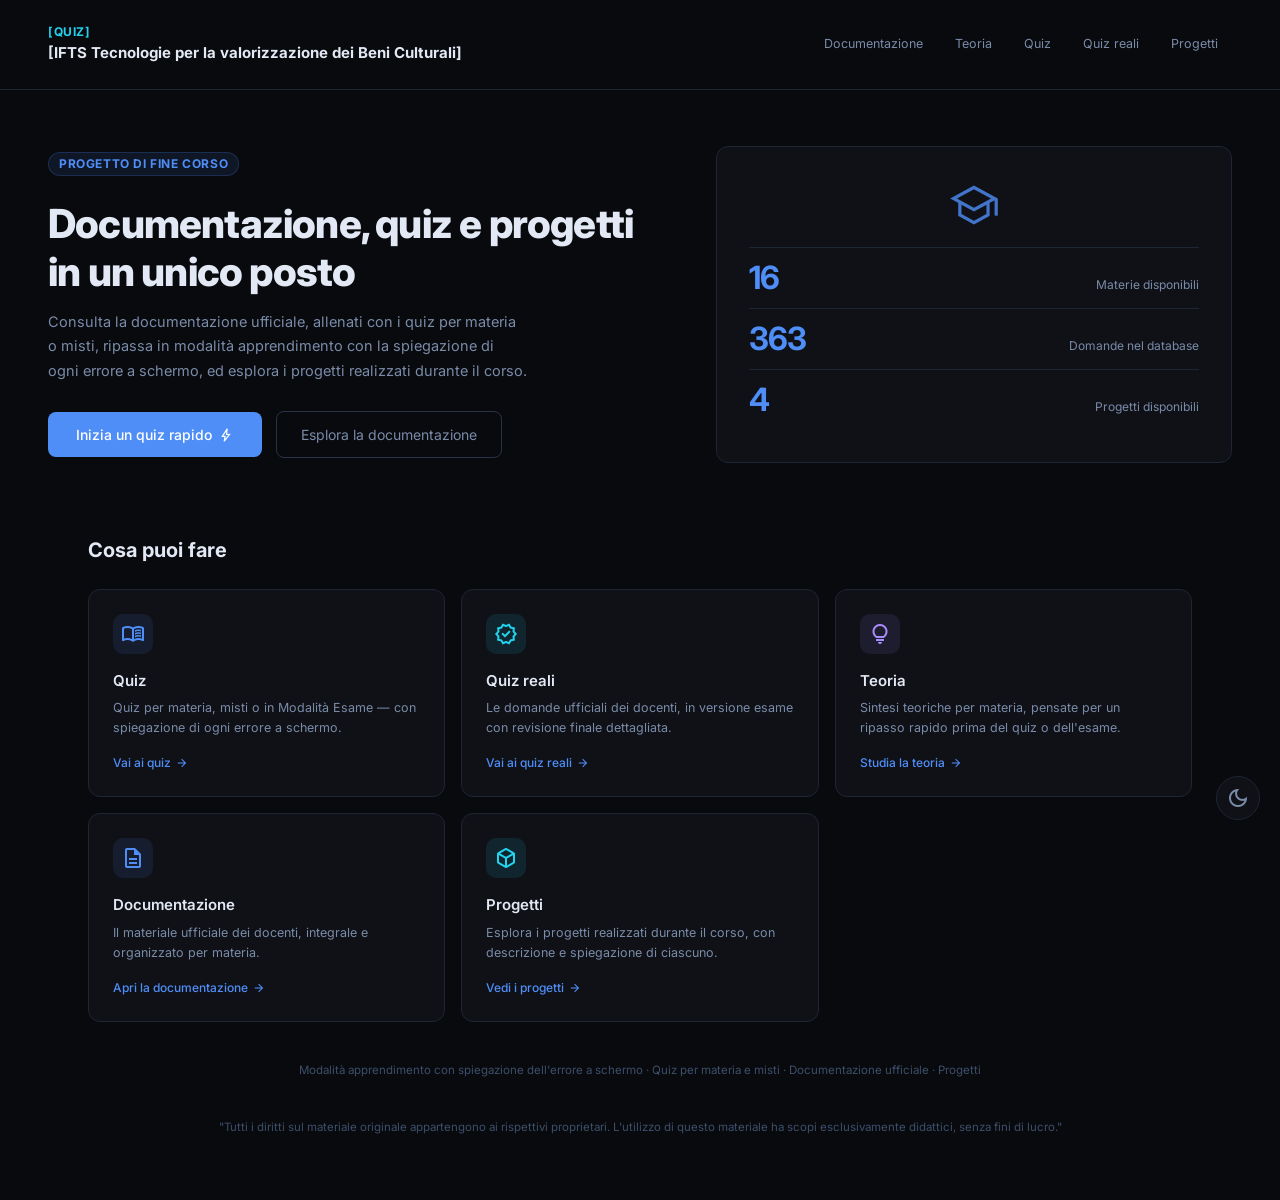
==== commit 527b71cd: "Final push" ====
--- a/webpages/index.html
+++ b/webpages/index.html
@@ -45,7 +45,7 @@
   <header class="home-header">
     <div class="brand">
       <!-- ⚠️ Modifica: sigla ente / corso -->
-      <span class="kicker">[Quiz] · [ANAP]</span>
+      <span class="kicker">[Quiz]</span>
       <span class="name">[IFTS Tecnologie per la valorizzazione dei Beni Culturali]</span>
     </div>
     <nav class="site-nav-links">
@@ -151,7 +151,7 @@
       Modalità apprendimento con spiegazione dell'errore a schermo · Quiz per materia e misti · Documentazione ufficiale · Progetti
     </p>
     <p class="home-footer-note">
-      "Tutti i diritti sul materiale originale appartengono ai rispettivi proprietari. L'utilizzo di questo materiale ha scopi esclusivamente [indicare lo scopo: es. culturali, didattici, di recensione], senza fini di lucro."
+      "Tutti i diritti sul materiale originale appartengono ai rispettivi proprietari. L'utilizzo di questo materiale ha scopi esclusivamente didattici, senza fini di lucro."
     </p>
   </main>
 
